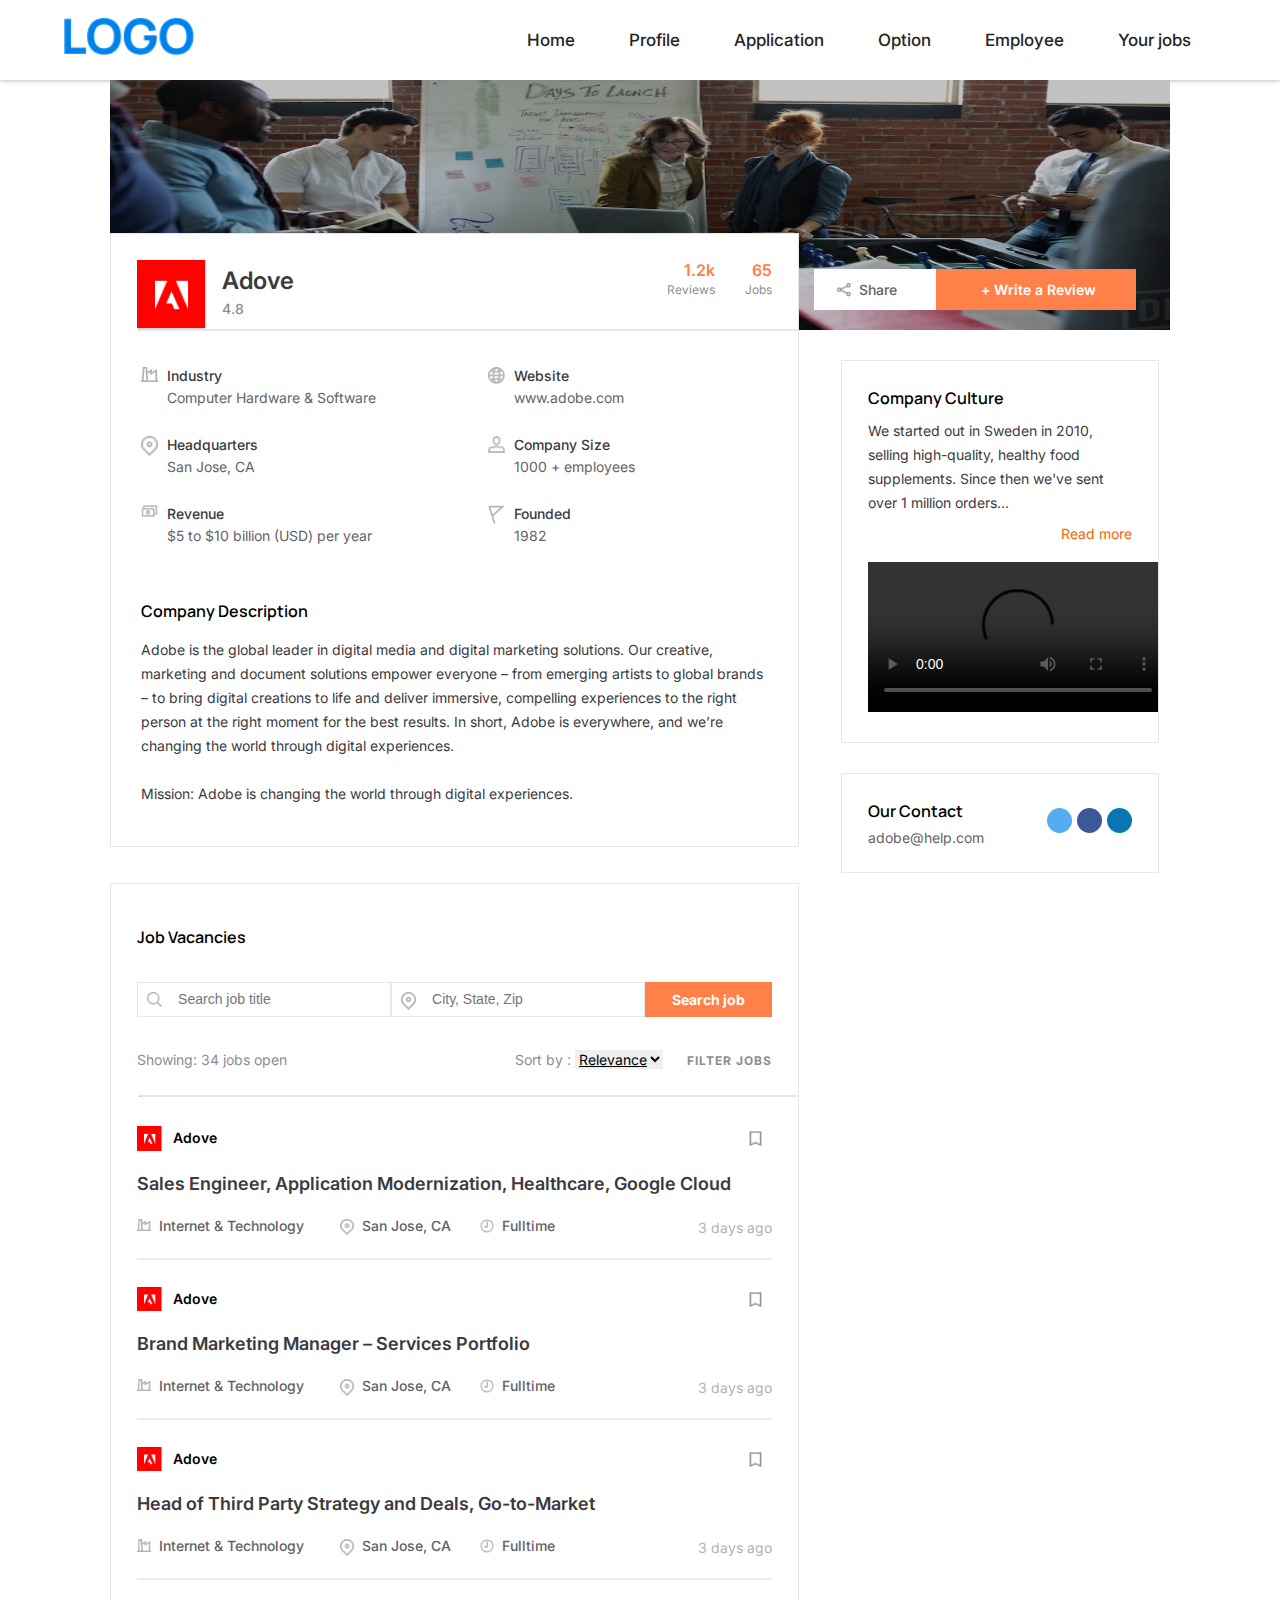
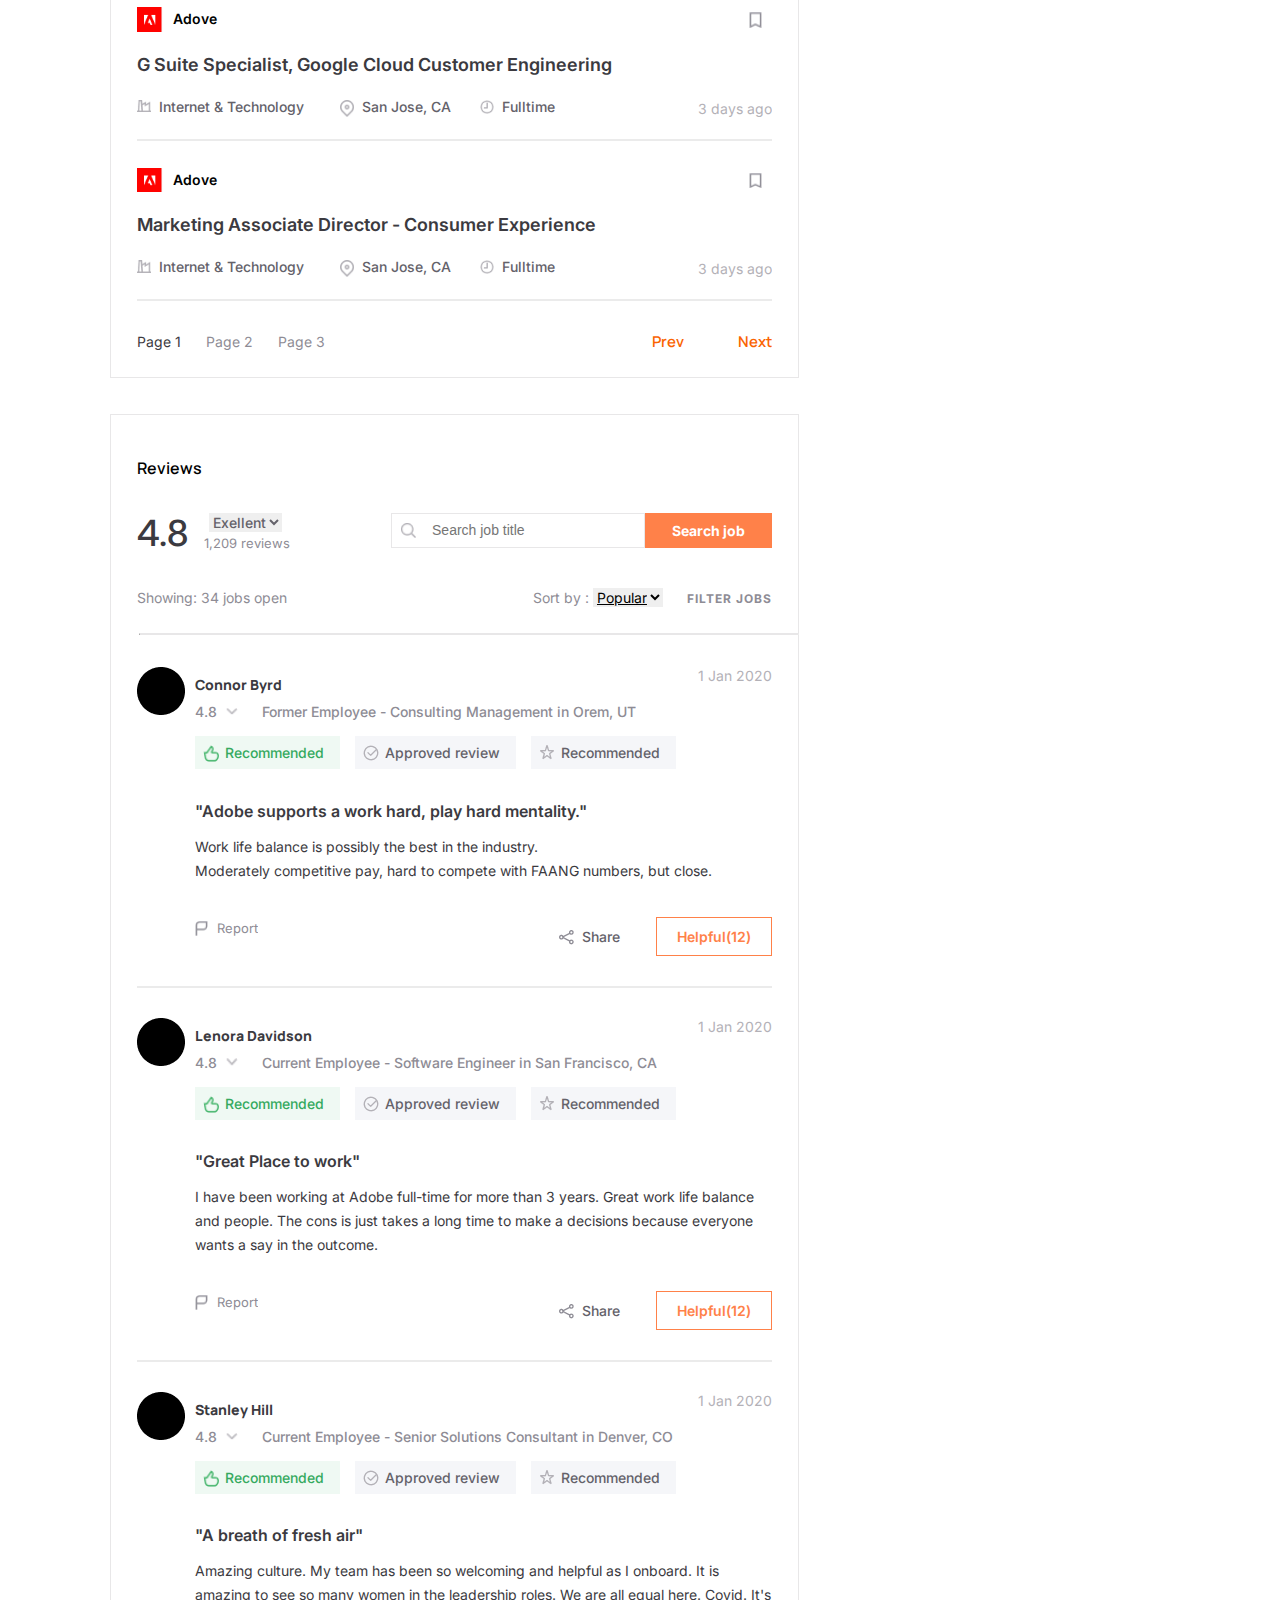
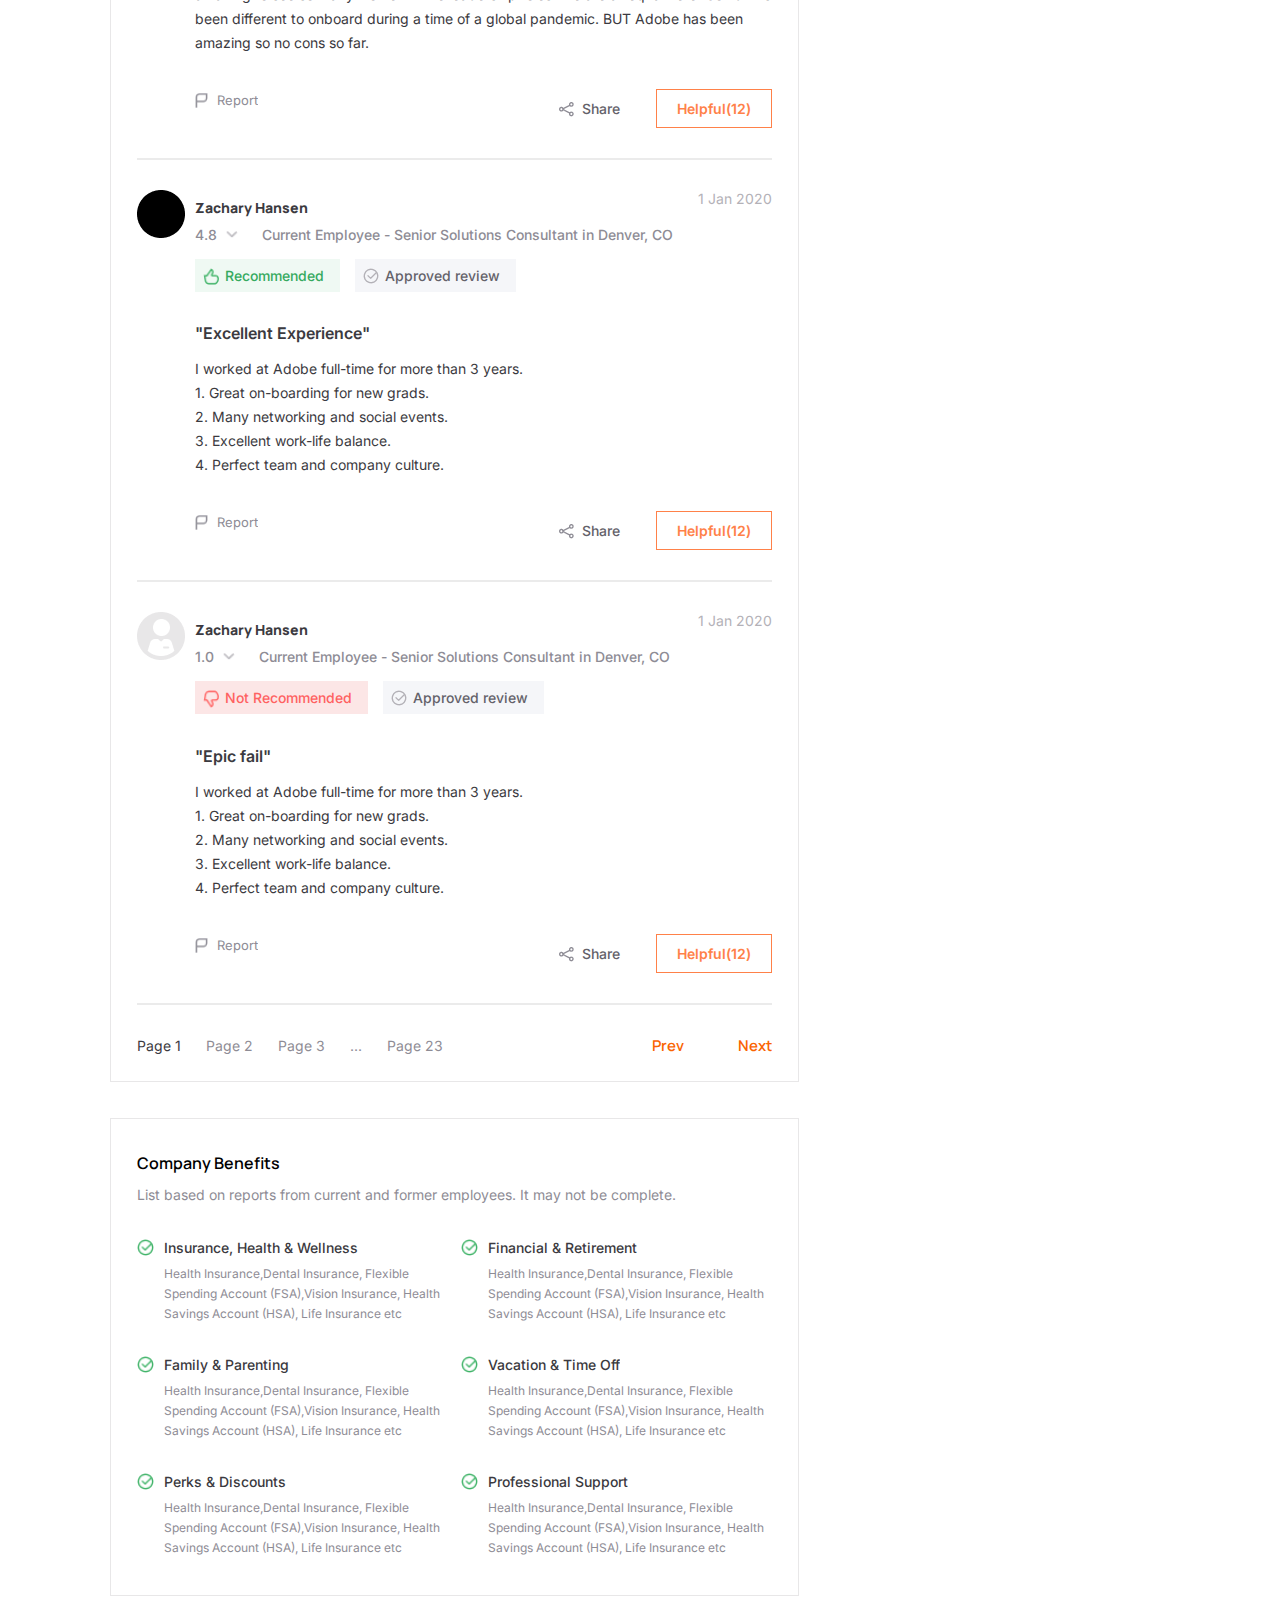
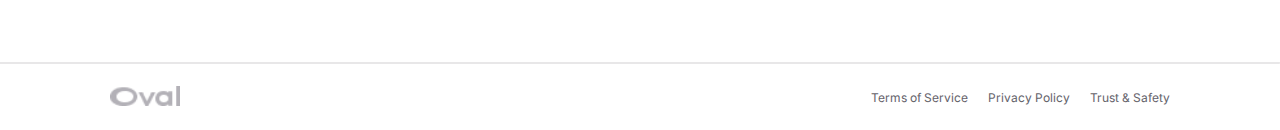
==== profile.html @ 26680470 "Add files via upload" ====
<!DOCTYPE html>
<html lang="en">
<head>
    <meta charset="UTF-8">
    <meta http-equiv="X-UA-Compatible" content="IE=edge">
    <meta name="viewport" content="width=device-width, initial-scale=1.0">
    <title>Document</title>
    <link rel="stylesheet" href="https://use.fontawesome.com/releases/v5.15.3/css/all.css" integrity="sha384-SZXxX4whJ79/gErwcOYf+zWLeJdY/qpuqC4cAa9rOGUstPomtqpuNWT9wdPEn2fk" crossorigin="anonymous">
    <link href="https://fonts.googleapis.com/css2?family=Inter:wght@100;200;300;400;500;600;700;800;900&display=swap" rel="stylesheet">
    <link href="https://fonts.googleapis.com/css2?family=Inter:wght@100;200;300;400;500;600;700;800;900&family=Manrope:wght@200;300;400;500;600;700;800&display=swap" rel="stylesheet">
    
    <!-- custom css -->
    <link rel="stylesheet" href="./css/profile.css">
    <!-- responsive css -->
    <link rel="stylesheet" href="./responsive css/profile-responsive.css">
</head>
<body>
    <div class="body-area-hidden">
        <!----------------- navbar-start ---------------->
        <div class="navbar-area">
            <div class="container">
                <div class="main-menu">
                    <div class="logo-area">
                        <a href="#"><img src="img/logo.png" alt="Logo"></a>
                    </div>
                    <div class="menu-area">
                        <ul>
                            <li><a href="./index.html">Home</a></li>
                            <li><a href="./profile.html">Profile</a></li>
                            <li><a href="./view-application.html">Application</a></li>
                            <li><a href="./result-job.html">Option</a></li>
                            <li><a href="./resul-employee.html">Employee</a></li>
                            <li><a href="./resul-employee.html">Your jobs</a></li>
                        </ul>
                    </div>
                </div>
            </div>
        </div>
        <!--------------------- navbar-end --------------------->


        <!------------- banner-section-start-here ----------->
        <div class="banner-section">
            <div class="container">
                <div class="inner-container">
                    <div class="banner-image">
                        <div class="shere-writing">
                            <a href="#"><img src="img/Shape (2).png" alt=""> Share</a>
                            <a href="#">+ Write a Review</a>
                        </div>
                    </div>
                </div>
            </div>
        </div>
        <!------------ banner-section-end-here ----------->

        <!------ company-profile-area-start-here ----------------------->
        <div class="company-profile-area">
            <div class="container">
                <div class="inner-container">
                    <div class="left-sidebar">
                        <div class="top-profile-area">
                            <div class="profile-title">
                                <div class="profile-t-logo">
                                    <img src="img/Employer Logo (4).png" alt="">
                                </div>
                                <div class="profile-t-name">
                                    <h3>Adove</h3>
                                    <span>4.8</span>
                                    <div class="star-icon">
                                        <i class="fas fa-star"></i>
                                        <i class="fas fa-star"></i>
                                        <i class="fas fa-star"></i>
                                        <i class="fas fa-star"></i>
                                        <i class="fas fa-star-half-alt"></i>
                                    </div>
                                </div>
                                <div class="profile-t-revew">
                                    <div class="revew">
                                        <span>1.2k</span>
                                        <p>Reviews</p>
                                    </div>
                                    <div class="jobs">
                                        <span>65</span>
                                        <p>Jobs</p>
                                    </div>
                                </div>
                            </div>
                            <hr>

                            <!------- company-profile-content-star ------>
                            <div class="company-profile-content">
                                <div class="company-info">
                                    <div class="c-info-left">
                                        <div class="c-single-info">
                                            <img src="img/Shape (7).png" alt="">
                                            <h5>Industry</h5>
                                            <br>
                                            <p>Computer Hardware & Software</p>
                                        </div>
                                        
                                        <div class="c-single-info">
                                            <img src="img/Shape.png" alt="">
                                            <h5>Headquarters</h5>
                                            <br>
                                            <p>San Jose, CA</p>
                                        </div>

                                        <div class="c-single-info">
                                            <img src="img/Shape (5).png" alt="">
                                            <h5>Revenue</h5>
                                            <br>
                                            <p>$5 to $10 billion (USD) per year</p>
                                        </div>
                                    </div>
                                    <div class="c-info-right">
                                        <div class="c-single-info">
                                            <img src="img/Shape (3).png" alt="">
                                            <h5>Website</h5>
                                            <br>
                                            <p>www.adobe.com</p>
                                        </div>
                                        
                                        <div class="c-single-info">
                                            <img src="img/Shape (4).png" alt="">
                                            <h5>Company Size</h5>
                                            <br>
                                            <p>1000 + employees</p>
                                        </div>

                                        <div class="c-single-info">
                                            <img src="img/Shape (6).png" alt="">
                                            <h5>Founded</h5>
                                            <br>
                                            <p>1982</p>
                                        </div>
                                    </div>
                                </div>
                                <div class="company-description">
                                    <h3>Company Description</h3>
                                    <p>Adobe is the global leader in digital media and digital marketing solutions. Our creative, marketing and document solutions empower everyone – from emerging artists to global brands – to bring digital creations to life and deliver immersive, compelling experiences to the right person at the right moment for the best results. In short, Adobe is everywhere, and we’re changing the world through digital experiences.
                                    <br>
                                    <br>
                                    Mission: Adobe is changing the world through digital experiences.</p>
                                </div>
                            </div>
                            <!------- company-profile-content-end ------>
                        </div>
                        
                        
                        <!---------- job-vacancies-area-start-here -------->
                        <div class="job-vacancies-area">
                            <div class="job-vacanci-title">
                                <h3>Job Vacancies</h3>
                                <div class="input-area">
                                    <div class="single-input">
                                        <img src="img/searce.png" alt="">
                                        <input type="text" placeholder="Search job title">
                                    </div>
                                    <div class="single-input">
                                        <img src="img/Shape.png" alt="">
                                        <input type="text" placeholder="City, State, Zip">
                                    </div>
                                    <div class="single-input-btn">
                                        <a href="#">Search job</a>
                                    </div>
                                </div>
                                <div class="job-vacanci-footer">
                                    <span>Showing: 34 jobs open</span>
                                    <div class="job-filter">
                                        <span>Sort by : </span>
                                        <select name="" id="">
                                            <option value="select">Relevance</option>
                                            <option value="">select</option>
                                        </select>
                                        <a href="#">FILTER JOBS</a>
                                    </div>
                                </div>
                            </div>
                            <hr>

                            <div class="job-post-area">
                                <div class="single-job-post">
                                    <div class="job-post-t-logo-name">
                                        <img src="img/Employer Logo.png" alt="">
                                        <h5>Adove</h5>
                                        <div class="bookmark">
                                            <img src="img/bookmark.png" alt="">
                                        </div>
                                    </div>
                                    <div class="job-post-title">
                                        <a href="#">Sales Engineer, Application Modernization, Healthcare, Google Cloud</a>
                                    </div>
                                    <div class="job-post-info">
                                        <div class="job-info-list">
                                            <div class="job-s-info-1 job-s-info">
                                                <img src="img/Shape (7).png" alt="">
                                                <p>Internet & Technology</p>
                                            </div>
                                            <div class="job-s-info-2 job-s-info">
                                                <img src="img/Shape.png" alt="">
                                                <p>San Jose, CA</p>
                                            </div>
                                            <div class="job-s-info-3 job-s-info">
                                                <img src="img/Shape (1).png" alt="">
                                                <p>Fulltime</p>
                                            </div>
                                        </div>
                                        <span>3 days ago</span>
                                    </div>
                                </div>
                                
                                <div class="single-job-post">
                                    <div class="job-post-t-logo-name">
                                        <img src="img/Employer Logo.png" alt="">
                                        <h5>Adove</h5>
                                        <div class="bookmark">
                                            <img src="img/bookmark.png" alt="">
                                        </div>
                                    </div>
                                    <div class="job-post-title">
                                        <a href="#">Brand Marketing Manager – Services Portfolio</a>
                                    </div>
                                    <div class="job-post-info">
                                        <div class="job-info-list">
                                            <div class="job-s-info-1 job-s-info">
                                                <img src="img/Shape (7).png" alt="">
                                                <p>Internet & Technology</p>
                                            </div>
                                            <div class="job-s-info-2 job-s-info">
                                                <img src="img/Shape.png" alt="">
                                                <p>San Jose, CA</p>
                                            </div>
                                            <div class="job-s-info-3 job-s-info">
                                                <img src="img/Shape (1).png" alt="">
                                                <p>Fulltime</p>
                                            </div>
                                        </div>
                                        <span>3 days ago</span>
                                    </div>
                                </div>

                                <div class="single-job-post">
                                    <div class="job-post-t-logo-name">
                                        <img src="img/Employer Logo.png" alt="">
                                        <h5>Adove</h5>
                                        <div class="bookmark">
                                            <img src="img/bookmark.png" alt="">
                                        </div>
                                    </div>
                                    <div class="job-post-title">
                                        <a href="#">Head of Third Party Strategy and Deals, Go-to-Market</a>
                                    </div>
                                    <div class="job-post-info">
                                        <div class="job-info-list">
                                            <div class="job-s-info-1 job-s-info">
                                                <img src="img/Shape (7).png" alt="">
                                                <p>Internet & Technology</p>
                                            </div>
                                            <div class="job-s-info-2 job-s-info">
                                                <img src="img/Shape.png" alt="">
                                                <p>San Jose, CA</p>
                                            </div>
                                            <div class="job-s-info-3 job-s-info">
                                                <img src="img/Shape (1).png" alt="">
                                                <p>Fulltime</p>
                                            </div>
                                        </div>
                                        <span>3 days ago</span>
                                    </div>
                                </div>

                                <div class="single-job-post">
                                    <div class="job-post-t-logo-name">
                                        <img src="img/Employer Logo.png" alt="">
                                        <h5>Adove</h5>
                                        <div class="bookmark">
                                            <img src="img/bookmark.png" alt="">
                                        </div>
                                    </div>
                                    <div class="job-post-title">
                                        <a href="#">G Suite Specialist, Google Cloud Customer Engineering</a>
                                    </div>
                                    <div class="job-post-info">
                                        <div class="job-info-list">
                                            <div class="job-s-info-1 job-s-info">
                                                <img src="img/Shape (7).png" alt="">
                                                <p>Internet & Technology</p>
                                            </div>
                                            <div class="job-s-info-2 job-s-info">
                                                <img src="img/Shape.png" alt="">
                                                <p>San Jose, CA</p>
                                            </div>
                                            <div class="job-s-info-3 job-s-info">
                                                <img src="img/Shape (1).png" alt="">
                                                <p>Fulltime</p>
                                            </div>
                                        </div>
                                        <span>3 days ago</span>
                                    </div>
                                </div>

                                <div class="single-job-post">
                                    <div class="job-post-t-logo-name">
                                        <img src="img/Employer Logo.png" alt="">
                                        <h5>Adove</h5>
                                        <div class="bookmark">
                                            <img src="img/bookmark.png" alt="">
                                        </div>
                                    </div>
                                    <div class="job-post-title">
                                        <a href="#">Marketing Associate Director - Consumer Experience</a>
                                    </div>
                                    <div class="job-post-info">
                                        <div class="job-info-list">
                                            <div class="job-s-info-1 job-s-info">
                                                <img src="img/Shape (7).png" alt="">
                                                <p>Internet & Technology</p>
                                            </div>
                                            <div class="job-s-info-2 job-s-info">
                                                <img src="img/Shape.png" alt="">
                                                <p>San Jose, CA</p>
                                            </div>
                                            <div class="job-s-info-3 job-s-info">
                                                <img src="img/Shape (1).png" alt="">
                                                <p>Fulltime</p>
                                            </div>
                                        </div>
                                        <span>3 days ago</span>
                                    </div>
                                </div>

                                <div class="job-page-list-area">
                                    <div class="job-page-list">
                                        <ul>
                                            <li><a class="active" href="#">Page 1</a></li>
                                            <li><a href="#">Page 2</a></li>
                                            <li><a href="#">Page 3</a></li>
                                        </ul>
                                    </div>
                                    <div class="job-page-next-prev">
                                        <a href="#">Prev</a>
                                        <a href="#">Next</a>
                                    </div>
                                </div>
                            </div>
                        </div>   
                        <!---------- job-vacancies-area-end-here -------->   
                        
                        <!---------- reviews-section-area-start-here ---------->

                        <div class="reviews-section-area">
                            <div class="job-vacanci-title">
                                <h3>Reviews</h3>
                                <div class="input-area">
                                    <div class="job-review-info">
                                        <div class="job-review-digit">
                                            <h2>4.8</h2>
                                        </div>
                                        <div class="job-review-perf">
                                            <i class="fas fa-star"></i>
                                            <select name="" id="">
                                                <option value="select">Exellent</option>
                                                <option value="">select</option>
                                            </select>
                                            <span>1,209 reviews</span>
                                        </div>
                                    </div>
                                    <div class="single-input">
                                        <img src="img/searce.png" alt="">
                                        <input type="text" placeholder="Search job title">
                                    </div>
                                    <div class="single-input-btn">
                                        <a href="#">Search job</a>
                                    </div>
                                </div>
                                <div class="job-vacanci-footer">
                                    <span>Showing: 34 jobs open</span>
                                    <div class="job-filter">
                                        <span>Sort by : </span>
                                        <select name="" id="">
                                            <option value="select">Popular</option>
                                            <option value="">select</option>
                                        </select>
                                        <a href="#">FILTER JOBS</a>
                                    </div>
                                </div>
                            </div>
                            <hr>

                            <!--------- reviews-person-area-start-here ------------>
                            
                            <div class="reviews-job-person-area">
                                <div class="per-reviews-job-post">
                                    <div class="post-owner-title">
                                        <div class="owner-logo">
                                            <img src="img/Rectangle (1).png" alt="">
                                        </div>
                                        <div class="post-owner-name-review">
                                            <div class="owner-name-p">
                                                <h3>Connor Byrd</h3>
                                                <span>1 Jan 2020</span>
                                            </div>
                                            <div class="owner-reviews">
                                                <span>4.8 </span>
                                                <div class="star-icon">
                                                    <i class="fas fa-star"></i>
                                                    <i class="fas fa-star"></i>
                                                    <i class="fas fa-star"></i>
                                                    <i class="fas fa-star"></i>
                                                    <i class="fas fa-star-half-alt"></i>
                                                    <i><img src="img/arro-down.png" alt=""></i>
                                                </div>
                                                <span>Former Employee - Consulting Management in Orem, UT</span>
                                            </div>

                                            <div class="owner-recommended-area">
                                                <ul>
                                                    <li><a href="#"><img src="img/like.png" alt=""> Recommended</a></li>
                                                    <li><a href="#"><img src="img/sign.png" alt=""> Approved review</a></li>
                                                    <li><a href="#"><img src="img/star.png" alt=""> Recommended</a></li>
                                                </ul>
                                            </div>
                                        </div>
                                        <div class="owner-post-title">
                                            <h2>"Adobe supports a work hard, play hard mentality."</h2>
                                            <p>Work life balance is possibly the best in the industry. <br>
                                            Moderately competitive pay, hard to compete with FAANG numbers, but close.</p>
                                        </div>
                                        <div class="owner-footer">
                                            <div class="owner-l">
                                                <img src="img/reprt.png" alt="">
                                                <span>Report</span>
                                            </div>
                                            <div class="owner-r">
                                                <a href="#"><img src="img/Shape (2).png" alt="">Share</a>
                                                <a href="#">Helpful(12)</a>
                                            </div>
                                        </div>
                                    </div>
                                </div>
                            </div>
                            
                            <div class="reviews-job-person-area">
                                <div class="per-reviews-job-post">
                                    <div class="post-owner-title">
                                        <div class="owner-logo">
                                            <img src="img/Rectangle (1).png" alt="">
                                        </div>
                                        <div class="post-owner-name-review">
                                            <div class="owner-name-p">
                                                <h3>Lenora Davidson</h3>
                                                <span>1 Jan 2020</span>
                                            </div>
                                            <div class="owner-reviews">
                                                <span>4.8 </span>
                                                <div class="star-icon">
                                                    <i class="fas fa-star"></i>
                                                    <i class="fas fa-star"></i>
                                                    <i class="fas fa-star"></i>
                                                    <i class="fas fa-star"></i>
                                                    <i class="fas fa-star-half-alt"></i>
                                                    <i><img src="img/arro-down.png" alt=""></i>
                                                </div>
                                                <span>Current Employee - Software Engineer in San Francisco, CA</span>
                                            </div>

                                            <div class="owner-recommended-area">
                                                <ul>
                                                    <li><a href="#"><img src="img/like.png" alt=""> Recommended</a></li>
                                                    <li><a href="#"><img src="img/sign.png" alt=""> Approved review</a></li>
                                                    <li><a href="#"><img src="img/star.png" alt=""> Recommended</a></li>
                                                </ul>
                                            </div>
                                        </div>
                                        <div class="owner-post-title">
                                            <h2>"Great Place to work"</h2>
                                            <p>I have been working at Adobe full-time for more than 3 years. Great work life balance and people. The cons is just takes a long time to make a decisions because everyone wants a say in the outcome.</p>
                                        </div>
                                        <div class="owner-footer">
                                            <div class="owner-l">
                                                <img src="img/reprt.png" alt="">
                                                <span>Report</span>
                                            </div>
                                            <div class="owner-r">
                                                <a href="#"><img src="img/Shape (2).png" alt="">Share</a>
                                                <a href="#">Helpful(12)</a>
                                            </div>
                                        </div>
                                    </div>
                                </div>
                            </div>
                            
                            <div class="reviews-job-person-area">
                                <div class="per-reviews-job-post">
                                    <div class="post-owner-title">
                                        <div class="owner-logo">
                                            <img src="img/Rectangle (1).png" alt="">
                                        </div>
                                        <div class="post-owner-name-review">
                                            <div class="owner-name-p">
                                                <h3>Stanley Hill</h3>
                                                <span>1 Jan 2020</span>
                                            </div>
                                            <div class="owner-reviews">
                                                <span>4.8 </span>
                                                <div class="star-icon">
                                                    <i class="fas fa-star"></i>
                                                    <i class="fas fa-star"></i>
                                                    <i class="fas fa-star"></i>
                                                    <i class="fas fa-star"></i>
                                                    <i class="fas fa-star-half-alt"></i>
                                                    <i><img src="img/arro-down.png" alt=""></i>
                                                </div>
                                                <span>Current Employee - Senior Solutions Consultant in Denver, CO</span>
                                            </div>

                                            <div class="owner-recommended-area">
                                                <ul>
                                                    <li><a href="#"><img src="img/like.png" alt=""> Recommended</a></li>
                                                    <li><a href="#"><img src="img/sign.png" alt=""> Approved review</a></li>
                                                    <li><a href="#"><img src="img/star.png" alt=""> Recommended</a></li>
                                                </ul>
                                            </div>
                                        </div>
                                        <div class="owner-post-title">
                                            <h2>"A breath of fresh air"</h2>
                                            <p>Amazing culture. My team has been so welcoming and helpful as I onboard. It is amazing to see so many women in the leadership roles. We are all equal here. Covid. It's been different to onboard during a time of a global pandemic. BUT Adobe has been amazing so no cons so far.</p>
                                        </div>
                                        <div class="owner-footer">
                                            <div class="owner-l">
                                                <img src="img/reprt.png" alt="">
                                                <span>Report</span>
                                            </div>
                                            <div class="owner-r">
                                                <a href="#"><img src="img/Shape (2).png" alt="">Share</a>
                                                <a href="#">Helpful(12)</a>
                                            </div>
                                        </div>
                                    </div>
                                </div>
                            </div>
                            
                            <div class="reviews-job-person-area">
                                <div class="per-reviews-job-post">
                                    <div class="post-owner-title">
                                        <div class="owner-logo">
                                            <img src="img/Rectangle (1).png" alt="">
                                        </div>
                                        <div class="post-owner-name-review">
                                            <div class="owner-name-p">
                                                <h3>Zachary Hansen</h3>
                                                <span>1 Jan 2020</span>
                                            </div>
                                            <div class="owner-reviews">
                                                <span>4.8 </span>
                                                <div class="star-icon">
                                                    <i class="fas fa-star"></i>
                                                    <i class="fas fa-star"></i>
                                                    <i class="fas fa-star"></i>
                                                    <i class="fas fa-star"></i>
                                                    <i class="fas fa-star-half-alt"></i>
                                                    <i><img src="img/arro-down.png" alt=""></i>
                                                </div>
                                                <span>Current Employee - Senior Solutions Consultant in Denver, CO</span>
                                            </div>

                                            <div class="owner-recommended-area">
                                                <ul>
                                                    <li><a href="#"><img src="img/like.png" alt=""> Recommended</a></li>
                                                    <li><a href="#"><img src="img/sign.png" alt=""> Approved review</a></li>
                                                </ul>
                                            </div>
                                        </div>
                                        <div class="owner-post-title">
                                            <h2>"Excellent Experience"</h2>
                                            <p>I worked at Adobe full-time for more than 3 years. <br>
                                                1. Great on-boarding for new grads. <br>
                                                2. Many networking and social events. <br>
                                                3. Excellent work-life balance. <br>
                                                4. Perfect team and company culture.</p>
                                        </div>
                                        <div class="owner-footer">
                                            <div class="owner-l">
                                                <img src="img/reprt.png" alt="">
                                                <span>Report</span>
                                            </div>
                                            <div class="owner-r">
                                                <a href="#"><img src="img/Shape (2).png" alt="">Share</a>
                                                <a href="#">Helpful(12)</a>
                                            </div>
                                        </div>
                                    </div>
                                </div>
                            </div>
                            
                            <div class="reviews-job-person-area">
                                <div class="per-reviews-job-post">
                                    <div class="post-owner-title">
                                        <div class="owner-logo">
                                            <img src="img/Picture Profile.png" alt="">
                                        </div>
                                        <div class="post-owner-name-review">
                                            <div class="owner-name-p">
                                                <h3>Zachary Hansen</h3>
                                                <span>1 Jan 2020</span>
                                            </div>
                                            <div class="owner-reviews">
                                                <span>1.0 </span>
                                                <div class="star-icon">
                                                    <i class="fas fa-star"></i>
                                                    <i class="fas fa-star clr-none"></i>
                                                    <i class="fas fa-star clr-none"></i>
                                                    <i class="fas fa-star clr-none"></i>
                                                    <i class="fas fa-star clr-none"></i>
                                                    <i><img src="img/arro-down.png" alt=""></i>
                                                </div>
                                                <span>Current Employee - Senior Solutions Consultant in Denver, CO</span>
                                            </div>

                                            <div class="owner-recommended-area">
                                                <ul>
                                                    <li><a href="#" class="not-recommend-bg"><img src="img/not-re.png" alt=""> Not Recommended</a></li>
                                                    <li><a href="#"><img src="img/sign.png" alt=""> Approved review</a></li>
                                                </ul>
                                            </div>
                                        </div>
                                        <div class="owner-post-title">
                                            <h2>"Epic fail"</h2>
                                            <p>I worked at Adobe full-time for more than 3 years. <br>
                                                1. Great on-boarding for new grads. <br>
                                                2. Many networking and social events. <br>
                                                3. Excellent work-life balance. <br>
                                                4. Perfect team and company culture.</p>
                                        </div>
                                        <div class="owner-footer">
                                            <div class="owner-l">
                                                <img src="img/reprt.png" alt="">
                                                <span>Report</span>
                                            </div>
                                            <div class="owner-r">
                                                <a href="#"><img src="img/Shape (2).png" alt="">Share</a>
                                                <a href="#">Helpful(12)</a>
                                            </div>
                                        </div>
                                    </div>
                                </div>
                            </div>

                            <div class="job-page-list-area">
                                <div class="job-page-list">
                                    <ul>
                                        <li><a class="active" href="#">Page 1</a></li>
                                        <li><a href="#">Page 2</a></li>
                                        <li><a href="#">Page 3</a></li>
                                        <li><a href="#">...</a></li>
                                        <li><a href="#">Page 23</a></li>
                                    </ul>
                                </div>
                                <div class="job-page-next-prev">
                                    <a href="#">Prev</a>
                                    <a href="#">Next</a>
                                </div>
                            </div>
                            <!------ reviews-person-area-end-here ------>
                        </div>


                        <!------------ company-benefits-section-start-here -------->
                        <div class="company-benefits-section">
                            <div class="company-benefits-title">
                                <h2>Company Benefits</h2>
                                <p>List based on reports from current and former employees. It may not be complete.</p>
                            </div>
                            <div class="company-benefits-area">
                                <div class="benefits-left">
                                    <div class="single-benefits-list">
                                        <div class="s-b-l-title">
                                            <img src="img/Combined Shape.png" alt="">
                                            <h3>Insurance, Health & Wellness</h3>
                                        </div>
                                        <p>Health Insurance,Dental Insurance, Flexible Spending Account (FSA),Vision Insurance, Health Savings Account (HSA), Life Insurance etc</p>
                                    </div>
                                    <div class="single-benefits-list">
                                        <div class="s-b-l-title">
                                            <img src="img/Combined Shape.png" alt="">
                                            <h3>Family & Parenting</h3>
                                        </div>
                                        <p>Health Insurance,Dental Insurance, Flexible Spending Account (FSA),Vision Insurance, Health Savings Account (HSA), Life Insurance etc</p>
                                    </div>
                                    <div class="single-benefits-list">
                                        <div class="s-b-l-title">
                                            <img src="img/Combined Shape.png" alt="">
                                            <h3>Perks & Discounts</h3>
                                        </div>
                                        <p>Health Insurance,Dental Insurance, Flexible Spending Account (FSA),Vision Insurance, Health Savings Account (HSA), Life Insurance etc</p>
                                    </div>
                                </div>

                                <div class="benefits-right">
                                    <div class="single-benefits-list">
                                        <div class="s-b-l-title">
                                            <img src="img/Combined Shape.png" alt="">
                                            <h3>Financial & Retirement</h3>
                                        </div>
                                        <p>Health Insurance,Dental Insurance, Flexible Spending Account (FSA),Vision Insurance, Health Savings Account (HSA), Life Insurance etc</p>
                                    </div>
                                    <div class="single-benefits-list">
                                        <div class="s-b-l-title">
                                            <img src="img/Combined Shape.png" alt="">
                                            <h3>Vacation & Time Off</h3>
                                        </div>
                                        <p>Health Insurance,Dental Insurance, Flexible Spending Account (FSA),Vision Insurance, Health Savings Account (HSA), Life Insurance etc</p>
                                    </div>
                                    <div class="single-benefits-list">
                                        <div class="s-b-l-title">
                                            <img src="img/Combined Shape.png" alt="">
                                            <h3>Professional Support</h3>
                                        </div>
                                        <p>Health Insurance,Dental Insurance, Flexible Spending Account (FSA),Vision Insurance, Health Savings Account (HSA), Life Insurance etc</p>
                                    </div>
                                </div>
                            </div>
                        </div>
                    </div>
                    <!----------------- left-sideber-end-here ----------->

                    <!------ right-sidebar-start-here----- -->
                    <div class="right-sidebar">
                        <div class="company-culture-section">
                            <div class="company-culture-info">
                                <h3>Company Culture</h3>
                                <p>We started out in Sweden in 2010, selling high-quality, healthy food supplements. Since then we've sent over 1 million orders…</p>
                                <a href="#">Read more</a>
                            </div>
                            <div class="company-culture-video">
                                <video src="https://www.youtube.com/watch?v=od6yFs_KUSU" controls></video>
                            </div>
                        </div>

                        <div class="company-social-link-area">
                            <div class="company-link-info">
                                <h3>Our Contact</h3>
                                <p>adobe@help.com</p>
                            </div>
                            <div class="company-social-link">
                                <ul>
                                    <li><a href="#"><i class="fab fa-twitter"></i></a></li>
                                    <li><a href="#"><i class="fab fa-facebook-f"></i></a></li>
                                    <li><a href="#"><i class="fab fa-linkedin-in"></i></a></li>
                                </ul>
                            </div>
                        </div>
                    </div>
                </div>
            </div>
        </div> 
    </div>
    <!------------------- footer-section ------------->
    <div class="footer-hr">
        <hr>
    </div>
    <div class="footer-area">
        <div class="container">
            <div class="inner-container">
                <div class="footer-logo">
                    <a href="#"><img src="img/Oval (1).png" alt=""></a>
                </div>
                <div class="footer-menu">
                    <ul>
                        <li><a href="#">Terms of Service</a></li>
                        <li><a href="#">Privacy Policy</a></li>
                        <li><a href="#">Trust & Safety</a></li>
                    </ul>
                </div>
            </div>
        </div>
    </div>
</body>
</html>
---- css/profile.css ----
body{
    margin: 0; 
    padding: 0; 
    font-family: 'Inter', sans-serif;
    /* font-family: 'Manrope', sans-serif; */
}
.body-area-hidden{
    overflow: hidden;
}

.container{
    width: 90%; 
    margin: auto; 
}

.inner-container{
    width: 92%;
    margin: auto;
}

/* ------------ navbar-start-here ------------ */
.navbar-area{box-shadow: 0px 1px 4px rgba(0, 0, 0, 0.25);
    overflow: hidden;
}
.logo-area{
    width: 35%; 
    float: left;
    overflow: hidden;
}
.menu-area{
    width: 65%;
    float: left;
    overflow: hidden;
}


.logo-area img {
    width: 130px;
    padding: 18px 0;
}

.menu-area{

}
.menu-area ul{
    list-style: none;
    padding: 0; 
    margin: 0; 
    text-align: center;
    float: right;
}
.menu-area ul li{
    display: inline-block;
}
.menu-area ul li a{
    font-size: 17px; 
    text-decoration: none;
    color: #242424; 
    font-weight: 500;
    display: inline-block;
    padding: 10px 20px;
    margin: 20px 5px;
    transition: .2s;
}
.menu-area ul li a:hover{
    color: #0082EC;
}

.register-area{

}
.register-area ul{
    list-style: none;
    padding: 0;
    margin: 0;
    text-align: right;
}
.register-area ul li{
    display: inline-block;
}
.register-area ul li a{
    font-size: 17px; 
    color: #242424; 
    text-decoration: none;
    font-weight: 600;
    display: inline-block;
    padding: 10px 22px;
    margin: 20px 0;
    border: 2px solid #0082EC;
    transition: .2s;
}
.register-area ul li a:hover{
    color: #0082EC;
    border: 2px solid #0069be ;

}
.register-area ul li:last-child a{
    background: #0082EC;
    color: #fff;
    margin-left: 20px;
    padding: 10px 26px;
    border: 2px solid #0082EC;
    transition: .2s;

}
.register-area ul li:last-child a:hover{
    background: #0069be;
    border: 2px solid #0069be ;
}

/* ------------- responsive for only navbar ------------- */
@media only screen and (max-width: 768px){
    .logo-area img {
        width: 90px;
        padding: 12px 0;
        margin-top: 8px;
    }
    .menu-area ul li a {
        font-size: 15px;
        padding: 2px 8px;
    }
}

@media only screen and (max-width: 376px){
    .menu-area ul li a {
        font-size: 13px;
        padding: 2px 2px;
    }
    .logo-area img {
        width: 71px;
        padding: 11px 0;
        margin-top: 8px;
    }
    .logo-area {
        width: 29% !important;
    }
    .menu-area {
        width: 71% !important;
    }
}
  
/* ------------ navbar-end-here ------------ */


/*--------- banner-section-start-here --------- */
.banner-section{
    overflow: hidden;
}

.banner-image{
    background-image: url('../img/slider1.png');
    background-repeat: no-repeat;
    background-size: 100% 100%;
    padding: 125px;
    position: relative;
}

.shere-writing{
    position: absolute;
    right: 34px; 
    bottom: 20px;

}
.shere-writing a{
    font-weight: 500;
    font-size: 14px;
    line-height: 17px;
    color: #64626A;
    background: #fff;
    display: inline-block;
    padding: 12px 40px;
    text-decoration: none;
    padding-left: 45px !important;
    position: relative;
}
.shere-writing a:hover{
    background: rgb(255, 236, 236);
}
.shere-writing a img{
    width: 14px; 
    position: absolute;
    left: 23px;
    top: 14px;
}
.shere-writing a:nth-child(2){
    margin-left: -5px;
    background: #FF8149;
    color: #fff; 
    font-weight: 600;
}
.shere-writing a:nth-child(2):hover{
    background: #fa5a15;
}


/*-------- company-profile-area-start-here ------ */
.company-profile-area{
    
}
.left-sidebar{
    width: 65%; 
    float: left;
    overflow: hidden;
    position: relative;
    margin-top: -97px;
    background: #fff;
}
hr{
    position: absolute;
    width: 95.5%;
    right: 0;
    margin-top: -4px;
    border-top: 2px solid #E8E7E8;
    border-bottom: 0;
}

.right-sidebar{
    width: 30%; 
    float: left;
    overflow: hidden;
    margin-left: 4%;
}
/*---------- top-profile-area --------- */
.top-profile-area{
    border: 1px solid #E8E7E8;
    padding: 26px;
    overflow: hidden;
}

.profile-title{
    overflow: hidden;
}
.profile-t-logo{
    float: left;
    overflow: hidden;
}
.profile-t-logo img{
    width: 70px;
}

.profile-t-name{
    margin-left: 15px;
    float: left;
    overflow: hidden;
}
.profile-t-name h3{
    font-weight: 600;
    font-size: 24px;
    line-height: 29px;
    color: #3B3A40;
    margin: 0;
    margin-top: 6px;
}
.profile-t-name span{
    font-weight: 500;
    font-size: 14px;
    color: #8E8C95;
    float: left;
    overflow: hidden;
    margin-top: 5px
}
.profile-t-name .star-icon{
    float: left;
    overflow: hidden;
    margin-top: 2px;
    margin-left: 5px;

}
.profile-t-name .star-icon i{
    font-size: 10.5px; 
    color: #FFB353;

}


.profile-t-revew{
    float: right;
    overflow: hidden;
    display: flex;
    text-align: right;
}

.profile-t-revew .revew span,
.profile-t-revew .jobs span{
    margin: 0;
    Weight: 600;
    Size: 14px;
    color: #FF8149; 
    font-weight: 600;
}
.profile-t-revew .revew{
    margin-right: 30px
}
.profile-t-revew .revew p,
.profile-t-revew .jobs p{
    margin: 0;
    font-size: 12px; 
    font-weight: 400;
    color: #8E8C95; 
    line-height: 20px;
}

/*------ company-profile-content-star ----*/

.company-profile-content{
    padding-left: 4px;
}

.company-info{
    padding-top: 34px;
    padding-bottom: 10px;
    overflow: hidden;
}
.c-info-left{
    width: 55%;
    float: left;
    overflow: hidden;
}
.c-info-right{
    width: 45%; 
    float: left;
    overflow: hidden;
}

.c-single-info{
    overflow: hidden;
    padding-bottom: 28px;
}
.c-single-info img{
    width: 17px;
    float: left;
    overflow: hidden;
    margin-right: 9px;
}
.c-single-info h5{
    float: left;
    overflow: hidden;
    margin: 0; 
    font-weight: 500;
    font-size: 14px;
    line-height: 17px;
    color: #3B3A40;
    display: block;
}
.c-single-info p{
    font-weight: normal;
    font-size: 14px;
    line-height: 17px;
    color: #64626A;
    overflow: hidden;
    margin: 2px;
    padding-left: 24px;
}


.company-description{
    
}
.company-description h3{
    font-weight: 600;
    font-size: 16px;
    line-height: 22px;
    color: #000;
    font-family: 'Manrope', sans-serif;
}
.company-description p{
    font-weight: normal;
    font-size: 14px;
    line-height: 24px;
    color: #3B3A40;
}


/* ----- job-vacancies-area-start-here ----- */
.job-vacancies-area{
    border: 1px solid #E8E7E8;
    padding: 26px;
    overflow: hidden;
    margin-top: 36px;
}

.job-vacanci-title{
    overflow: hidden;
    padding-bottom: 16px;
}
.job-vacanci-title h3{
    font-weight: 600;
    font-size: 16px;
    line-height: 22px;
    color: #000000;
    font-family: 'Manrope', sans-serif;
}
.input-area{
    padding: 18px 0;
    overflow: hidden;
}
.single-input{
    width: 40%; 
    float: left;
    overflow: hidden;
    position: relative;
}
.single-input-btn{
    width: 20%; 
    overflow: hidden;
}
.single-input input{
    border: 1px solid #E8E7E8;
    padding: 8px 20px;
    padding-left: 40px ;
    font-size: 14px;
    line-height: 17px;
    width: 100%;
    box-sizing: border-box;
}
.single-input input:focus-visible{
    outline: none;
}

.single-input img{
    width: 15px;
    position: absolute;
    top: 10px;
    left: 10px;
}
.single-input-btn a{
    display: block;
    text-decoration: none;
    font-weight: bold;
    font-size: 14px;
    line-height: 17px;
    text-align: center;
    color: #FFFFFF;
    background: #FF8149;
    padding: 8px 20px;
    border: 1px solid #FF8149;
}
.single-input-btn a:hover{
    border: 1px solid #f35f1f;
    background: #f35f1f;
}


.job-vacanci-footer{
    overflow: hidden;
    padding: 14px 0;
}
.job-vacanci-footer span{
    font-weight: normal;
    font-size: 14px;
    line-height: 17px;
    color: #8E8C95;
}

.job-filter{
    float: right;
}
.job-filter select{
    border: none;
    text-decoration: underline;
    font-size: 14px;
    font-family: 'Inter', sans-serif;
}
.job-filter a{
    font-weight: 700;
    font-size: 12px;
    line-height: 16px;
    letter-spacing: 1px;
    text-transform: uppercase;
    color: #8E8C95;
    text-decoration: none;
    padding-left: 20px;
}



/*-------- job-post-area -------- */
.job-post-area{
    overflow: hidden;
}
.single-job-post{
    border-bottom: 2px solid #ebebeb;
    padding-bottom: 10px;
    padding-top: 5px
}

.job-post-t-logo-name{
    overflow: hidden;
    padding-top: 22px; 
    padding-bottom: 10px;
}
.job-post-t-logo-name img{
    width: 26px;
    float: left;
    overflow: hidden;
    margin-right: 10px;
}
.job-post-t-logo-name h5{
    margin: 3px;
    font-weight: 600;
    font-size: 14px;
    color: #000000;
}

.bookmark{
    float: right;
}
.bookmark img{
    width: 13px;
    margin-top: -18px;
}

.job-post-title{
    overflow: hidden;
}
.job-post-title a{
    font-weight: 600;
    font-size: 18px;
    line-height: 22px;
    color: #3B3A40;
    text-decoration: none;
    padding: 12px 0;
    display: inline-block;
}
.job-post-title a:hover{
    color: #000;
}

.job-post-info{
    overflow: hidden;
    padding: 12px 0;
}
.job-info-list{

}
.job-s-info-1{
    width: 32%;
    float: left;
    overflow: hidden;
}
.job-s-info-2,
.job-s-info-3{
    width: 22%;
    float: left;
    overflow: hidden;
}
.job-s-info{
    float: left; 
    overflow: hidden; 
}
.job-s-info img{
    width: 14px; 
    float: left;
    overflow: hidden;
    margin-right: 8px;
}
.job-s-info p{
    margin: 0;
    font-style: normal;
    font-weight: 500;
    font-size: 14px;
    color: #64626A;
    margin-top: -2px;
}

.job-post-info span{
    font-weight: normal;
    font-size: 14px;
    line-height: 17px;
    text-align: right;
    color: #B3B1B7;
    float: right;
    width: 24%;
    overflow: hidden;
}

.job-page-list-area{
    overflow: hidden;
    padding-top: 30px;
}
.job-page-list ul{
    list-style: none;
    padding: 0; 
    margin: 0; 
}
.job-page-list ul li{
    float: left;
    margin-right: 25px;
}
.job-page-list ul li a{
    font-style: normal;
    font-weight: normal;
    font-size: 14px;
    line-height: 17px;
    color: #8E8C95;
    text-decoration: none;
}
.job-page-list ul li a:hover,
.job-page-list ul li .active {
    color: #3B3A40;
}
.job-page-next-prev{
    float: right;
}
.job-page-next-prev a{
    text-decoration: none;
    font-weight: 600;
    font-size: 15px;
    line-height: 19px;
    color: #FA6402;font-family: 'Manrope', sans-serif;
    margin-left: 50px;
}
/*--------- job-vacancies-area-end-here --------- */


/* ----------- reviews-section-area-start-here------ */

.reviews-section-area{
    border: 1px solid #E8E7E8;
    padding: 26px;
    overflow: hidden;
    margin-top: 36px;
}

.job-review-info{
    width: 40%;
    float: left;
    box-sizing: border-box;
}

.job-review-digit{
    float: left;
    overflow: hidden;
    padding-right: 16px;
}
.job-review-digit h2{
    font-weight: 500;
    font-size: 36px;
    line-height: 44px;
    color: #3B3A40;
    margin: 0;
    margin-top: -2px
}
.job-review-perf{
    float: left;
    overflow: hidden;
    text-align: right;
}
.job-review-perf i{
    font-size: 10px;
    float: left;
    overflow: hidden;
    margin-top: 4px;
    margin-left: 5px;
}
.job-review-perf select{
    border: none;
    font-size: 14px;
    font-family: 'Inter', sans-serif;
    font-weight: 500;
    color: #64626A;
    display: block;
}
.job-review-perf span{
    font-weight: normal;
    font-size: 13px;
    text-align: right;
    color: #8E8C95;
}


/* ------- reviews-person-area-start-here -------*/
.reviews-job-person-area{
    
}
.per-reviews-job-post{
    border-bottom: 2px solid #ebebeb;
    overflow: hidden;
    padding: 30px 0;

}
.post-owner-title{
    overflow: hidden;
}

.owner-logo{
    float: left;
    overflow: hidden;
    margin-right: 10px;
}
.owner-logo img{
    width: 48px;
}

.post-owner-name-review{
    overflow: hidden;
}

.owner-name-p{
    overflow: hidden;
}
.owner-name-p h3{
    font-weight: 800;
    font-size: 14px;
    line-height: 19px;
    color: #3B3A40;
    margin: 5px 0;
    margin-top: 8px;
    font-family: 'Manrope', sans-serif;
    float: left;
    overflow: hidden;
}
.owner-name-p span{
    float: right;
    font-weight: normal;
    font-size: 14px;
    line-height: 17px;
    text-align: right;
    color: #B3B1B7;
}

.owner-reviews span{
    font-weight: 500;
    font-size: 14px;
    line-height: 17px;
    color: #8E8C95;
    float: left;
    overflow: hidden;
    margin-right: 5px;
    margin-top: 4px;
}
.owner-reviews{
    overflow: hidden;
}
.owner-reviews .star-icon{
    float: left;
    overflow: hidden;
}
.owner-reviews .star-icon i{
    font-size: 11px; 
    color: #FFB353;
}
.clr-none{
    color: #D1D0D6 !important;
}
.owner-reviews .star-icon i img{
    width: 12px;
    margin-right: 24px;
    margin-left: 4px;
}

.owner-recommended-area{
    padding-top: 16px;
    padding-bottom: 10px;
}
.owner-recommended-area ul{
    list-style: none;
    padding: 0; 
    margin: 0; 
}
.owner-recommended-area ul li{
    float: left;
    overflow: hidden;
    margin-right: 15px;
}
.owner-recommended-area ul li a{
    font-weight: 500;
    font-size: 14px;
    line-height: 17px;
    color: #64626A;
    display: inline-block;
    text-decoration: none;
    position: relative;background: #F5F6F9;
    padding: 8px 16px;
    padding-left: 30px;
}
.owner-recommended-area ul li:first-child a{
    background: #EFF9F3;
    color: #36aa5f;
}
.not-recommend-bg{
    color:#FF6161 !important;
    background: #fce6e6 !important;
}
.owner-recommended-area ul li a img{
    width: 16px;
    position: absolute;
    left: 8px; 
    top: 9px; 
}


.owner-post-title{
    overflow: hidden;
    padding-left: 58px;
    padding-top: 18px; 
    padding-bottom: 20px;
}
.owner-post-title h2{
    font-size: 16px; 
    font-weight: 600;
    color: #3B3A40;
}

.owner-post-title p{
    font-size: 14px; 
    font-weight: 400;
    color: #3B3A40;
    line-height: 24px;
}

.owner-footer{
    padding-left: 58px;
    overflow: hidden;
}

.owner-l{
    float: left;
    overflow: hidden;
}
.owner-l img{
    width: 13px; 
    margin-right: 5px; 
    margin-bottom: -3px;
}
.owner-l span{
    font-weight: normal;
    font-size: 13px;
    color: #8E8C95;
    
}
.owner-r{
    float: right;
    overflow: hidden;
}
.owner-r a{
    font-weight: 500;
    font-size: 14px;
    display: inline-block;
    color: #64626A;
    text-decoration: none;
    
    padding: 10px 20px;
    margin-left: 12px;
}
.owner-r a img{
    width: 15px;
    margin-bottom: -3px;
    margin-right: 8px;
}
.owner-r a:nth-child(2){
    border: 1px solid #FF8149;
    color: #FF8149; 
    font-weight: 600;
}


/*------------ ompany-benefits-section-start-here ----------- */

.company-benefits-section{
    border: 1px solid #E8E7E8;
    padding: 26px;
    overflow: hidden;
    margin-top: 36px;
    padding-bottom: 0;
    margin-bottom: 70px;
}

.company-benefits-title{
    overflow: hidden;
}
.company-benefits-title h2{
    font-weight: 600;
    font-size: 16px;
    line-height: 22px;
    color: #000000;
    font-family: 'Manrope', sans-serif; 
    margin: 0;
    line-height: 36px;
}

.company-benefits-title p{
    font-weight: normal;
    font-size: 14px;
    line-height: 24px;
    color: #8E8C95;
    margin: 2px 0;
}


.company-benefits-area{
    overflow: hidden;
    padding: 30px 0;
    padding-bottom: 5px;
}
.benefits-left{
    width: 49%;
    float: left;
    overflow: hidden ;
    margin-right: 2%;
}
.benefits-right{
    width: 49%; 
    float: left;
    overflow: hidden;
}
.single-benefits-list{
    overflow: hidden;
    margin-bottom: 20px;
}
.single-benefits-list img{
    width: 17px; 
    float: left;
    overflow: hidden;
    margin-right: 10px; 
}
.s-b-l-title{
    overflow: hidden;
}
.single-benefits-list h3{
    float: left;
    overflow: hidden;
    margin: 0; 
    font-weight: 500;
    font-size: 14px;
    line-height: 17px;
    color: #3B3A40;
}
.single-benefits-list P{
    font-weight: normal;
    font-size: 12px;
    line-height: 20px;
    color: #8E8C95;
    margin-top: -5px;
    overflow: hidden;
    padding-left: 27px;
    margin-top: 8px;
}


/*------- footer-section-------- */

.footer-area{
    overflow: hidden;
    padding: 20px 0;
}
.footer-logo{
    width: 35%;
    float: left;
    overflow: hidden;
}
.footer-logo a img{
    width: 70px
}

.footer-menu{
    width: 65%; 
    float: left;
    overflow: hidden; 
}

.footer-menu ul{
    list-style: none;
    padding: 0; 
    margin: 0; 
    float: right;
}
.footer-menu ul li{
    float: left;
    overflow: hidden; 
    margin-left: 20px;
}
.footer-menu ul li a{
    font-weight: normal;
    font-size: 12px;
    line-height: 15px;
    color: #64626A;
    text-decoration: none;
}
.footer-menu ul li a:hover{
    color: #000;
}

.footer-hr hr{
    width: 100%; 
}




/*------------- right-sidebar-star-here------------- */

.company-culture-section{
    overflow: hidden;
    border: 1px solid #E8E7E8;
    padding: 26px;
    margin-top: 30px;
}

.company-culture-info h3{
    font-weight: 600;
    font-size: 16px;
    line-height: 22px;
    color: #000000;
    font-family: 'Manrope', sans-serif;
    margin: 0;
}

.company-culture-info p{
    font-weight: normal;
    font-size: 14px;
    line-height: 24px;
    color: #3B3A40;
    margin: 10px 0;
}
.company-culture-info a{
    text-decoration: none;
    font-weight: normal;
    font-size: 14px;
    line-height: 17px;
    color: #FA6402;
    float: right;
    display: inline-block;
}
.company-culture-info a:hover{
    text-decoration: underline;
}


.company-culture-video video{
    margin-top: 20px;
}


.company-social-link-area{
    overflow: hidden;
    border: 1px solid #E8E7E8;
    padding: 26px;
    margin-top: 30px;
}

.company-link-info{
    width: 50%; 
    float: left; 
    overflow: hidden;
}
.company-social-link{
    width: 50%; 
    overflow: hidden;
    float: left;
}
.company-link-info h3{
    font-style: normal;
    font-weight: 600;
    font-size: 16px;
    line-height: 22px;
    color: #000000;
    font-family: 'Manrope', sans-serif;
    margin: 0;
}
.company-link-info p{
    font-weight: normal;
    font-size: 14px;
    line-height: 17px;
    color: #64626A;
    margin: 0;
    padding-top: 7px; 
}

.company-social-link ul{
    list-style: none;
    padding: 0; 
    margin: 0; 
    float: right;
    margin-top: 8px;
}
.company-social-link ul li{
    float: left;
    margin-left: 5px; 
}
.company-social-link ul li a{
    font-size: 11px; 
    height: 11px; 
    width: 11px;
    line-height: 12px;
    text-align: center;
    color: #fff; 
    display: inline-block;
    background: #55ACEE;
    padding: 7px;
    border-radius: 50%;
}
.company-social-link ul li:nth-child(2) a{
    background: #3B5998;
}
.company-social-link ul li:nth-child(3) a{
    background: #0976B4;
}
---- responsive css/profile-responsive.css ----
@media only screen and (max-width: 1260px){

    .shere-writing a {
        padding: 12px 20px !important;
    }
}

@media only screen and (max-width: 1150px){
    .single-input {
        width: 37% !important;
    }
    .single-input-btn {
        width: 26% !important;
    }
    .job-review-info {
        width: 36% !important;
    }

    .job-review-digit {
        padding-right: 9px !important;
    }
    .job-review-digit h2 {
        font-size: 30px !important;
    }
    .owner-recommended-area ul li a {
        font-size: 12px !important;
    }
    .owner-recommended-area ul li {
        margin-right: 10px !important;
    }
    .job-s-info-1 {
        width: 35% !important;
    }
    .job-s-info-2, .job-s-info-3 {
        width: 24% !important;
    }
     .job-s-info-3 {
        width: 19% !important;
    }
    .job-post-info span {
        width: 22% !important;
    }
    .shere-writing a:nth-child(2) {
        margin-left: -4px !important;
    }
    .shere-writing a {
        padding-left: 44px !important;
        font-size: 13px !important;
    }
    
}

@media only screen and (max-width: 1010px){
    .shere-writing {
        position: absolute;
        right: 14px !important;
    }
    .shere-writing a {
        padding-left: 40px !important;
    }
    .shere-writing a:nth-child(2) {
        margin-left: -5px !important;
    }
    .shere-writing a {
        font-size: 12px !important;
    }
    .shere-writing a img {
        width: 12px !important;
        left: 20px !important;
    }
    .job-s-info p {
        font-size: 13px !important;
    }
    .job-s-info img {
        width: 12px !important;
        margin-right: 6px !important;
    }
    .job-post-info span {
        font-size: 13px !important;
    }
    .owner-recommended-area ul li a img {
        width: 13px !important;
    }
    .owner-recommended-area ul li a {
        font-size: 12px !important;
    }
    .owner-recommended-area ul li a {
        padding-left: 25px !important;
    }
    .job-page-list ul li a {
        font-size: 13px !important;
    }
    .job-page-list ul li {
        margin-right: 20px !important;
    }
    .job-page-next-prev a {
        font-size: 14px !important;
    }

}

@media only screen and (max-width: 980px){
    .left-sidebar {
        width: 100% !important;
        margin-top: 0 !important;
    }
    .company-culture-section {
        margin-top: 0 !important;
    }
    .right-sidebar {
        width: 100% !important;
        margin-left: 0 !important;
    }
    .company-social-link-area {
        margin-bottom: 30px;
    }
    .owner-l {
        margin-top: 10px;
    }
}

@media only screen and (max-width: 650px){
    .banner-image {
        padding: 98px !important;
    }
    .profile-t-logo img {
        width: 51px !important;
    }
    .profile-t-name h3 {
        font-size: 20px !important;
        margin-top: 0 !important;
    }
    .profile-t-name .star-icon {
        margin-top: 0 !important;
    }
    .profile-t-name span {
        margin-top: 3px !important;
    }
    .top-profile-area,
    .reviews-section-area,
    .company-benefits-section{
        padding: 20px !important;
    }
    .c-info-left {
        width: 60% !important;
    }
    .c-info-right {
        width: 40% !important;
    }
    .job-post-title a {
        font-size: 16px !important;
    }
}

@media only screen and (max-width: 625px){
    .c-info-left,
    .c-info-right {
        width: 100% !important;
    }
    .c-single-info {
        padding-bottom: 16px !important;
    }
    .company-description h3 {
        font-size: 15px !important;
        line-height: 15px !important;
    }
    .company-description p {
        font-size: 13px !important;
        line-height: 21px !important;
    }
    .job-vacanci-title h3 {
        font-size: 15px !important;
        line-height: 0px !important;
    }
    .single-input input {
        font-size: 13px !important;
    }
    .single-input-btn a {
        font-size: 13px !important;
    }
    .job-post-t-logo-name img {
        width: 22px !important;
        margin-right: 8px !important;
    }
    .job-post-title a {
        font-size: 15px !important;
    }
    .job-post-title a {
        padding: 8px 0 !important;
    }
    .bookmark img {
        width: 13px !important;
    }
    .job-review-digit h2 {
        font-size: 23px !important;
    }
    .job-review-digit {
        padding-right: 4px !important;
    }
    .job-review-perf select {
        font-size: 13px !important;
    }
    .job-review-perf span {
        font-size: 12px !important;
    }
    .job-vacanci-footer span {
        font-size: 13px !important;
    }
    .job-filter select {
        font-size: 13px !important;
    }
    .job-filter a {
        font-size: 11px !important;
    }
    .owner-logo img {
        width: 37px !important;
    }
    .owner-name-p h3 {
        font-size: 13px !important;
        margin-top: 0 !important;
    }
    .owner-reviews span {
        font-size: 13px !important;
        margin-top: 0 !important;
    }
    .owner-reviews .star-icon {
        margin-top: -3px;
        margin-bottom: 10px;
    }
    .owner-reviews .star-icon i {
        font-size: 10px !important;
    }
    .owner-recommended-area ul li a {
        padding: 8px 8px !important;
        padding-left: 23px !important;
    }
    .owner-post-title,
    .owner-footer {
        padding-left: 44px !important;
    }
    .owner-post-title h2 {
        font-size: 15px !important;
    }
    .owner-post-title p {
        font-size: 13px !important;
    }
    .owner-r a {
        font-size: 13px !important;
    }
    .owner-post-title {
        padding-top: 9px !important;
        padding-bottom: 12px !important;
    }

}


@media only screen and (max-width: 414px){
    .job-vacancies-area,
    .top-profile-area,
    .reviews-section-area,
    .company-benefits-section {
        padding: 14px !important;
    }
    .benefits-left {
        width: 100% !important;
    }
    .benefits-right {
        width: 100% !important;
    }
    .single-benefits-list {
        margin-bottom: 10px !important;
    }
    .company-culture-info h3 {
        font-size: 15px !important;
    }
    .company-culture-info p {
        font-size: 13px !important;
    }
    .company-culture-info a {
        font-size: 13px !important;
    }
    .company-link-info h3 {
        font-size: 14px !important;
    }
    .company-link-info p {
        font-size: 13px !important;
        padding-top: 4px !important;
    }
    .footer-logo {
        width: 100% !important;
        margin-bottom: 10px;
        text-align: center;
    }
    .footer-menu {
        width: 100% !important;
        text-align: center;
    }
    .job-page-list ul li a {
        font-size: 11px !important;
    }
    .job-page-list ul li {
        margin-right: 11px !important;
    }
    .job-page-next-prev a {
        font-size: 11px !important;
    }
    .job-page-next-prev a {
        margin-left: 22px !important;
    }
    .job-review-perf {
        text-align: left !important;
    }
}
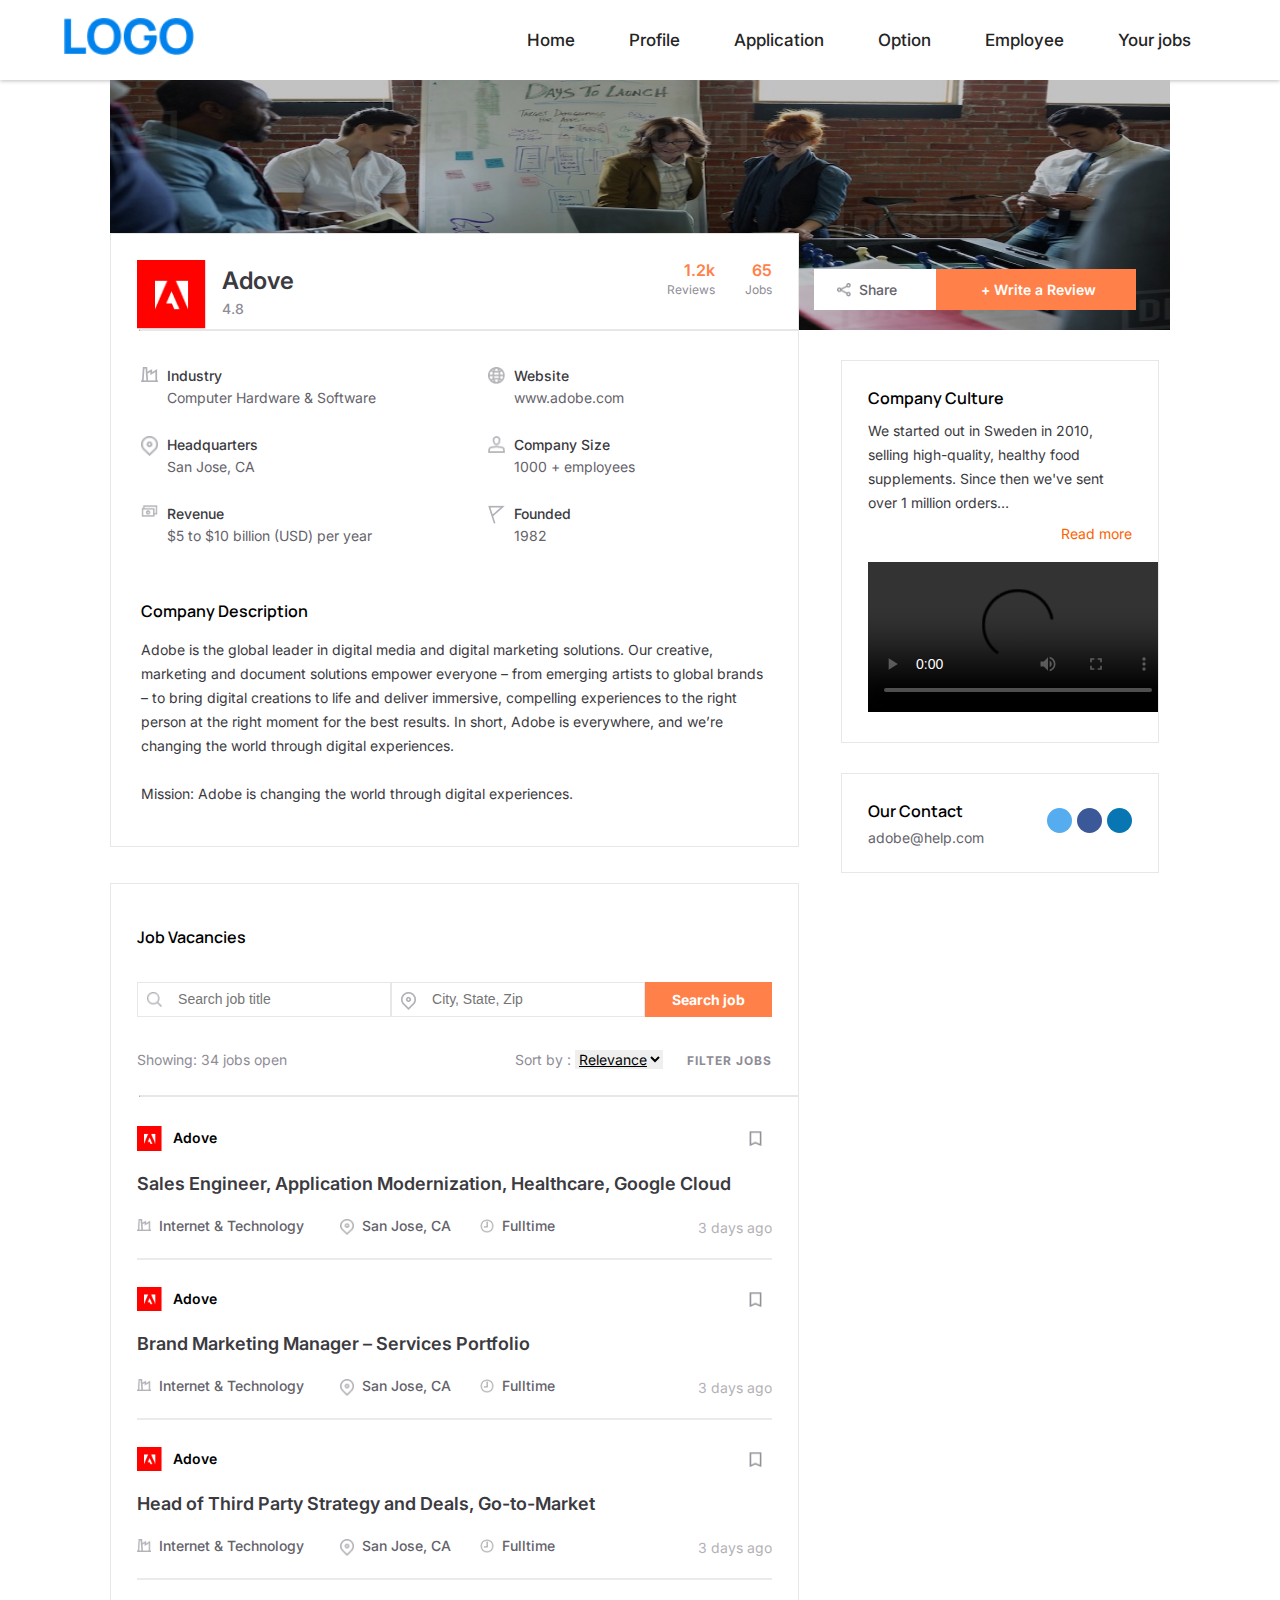
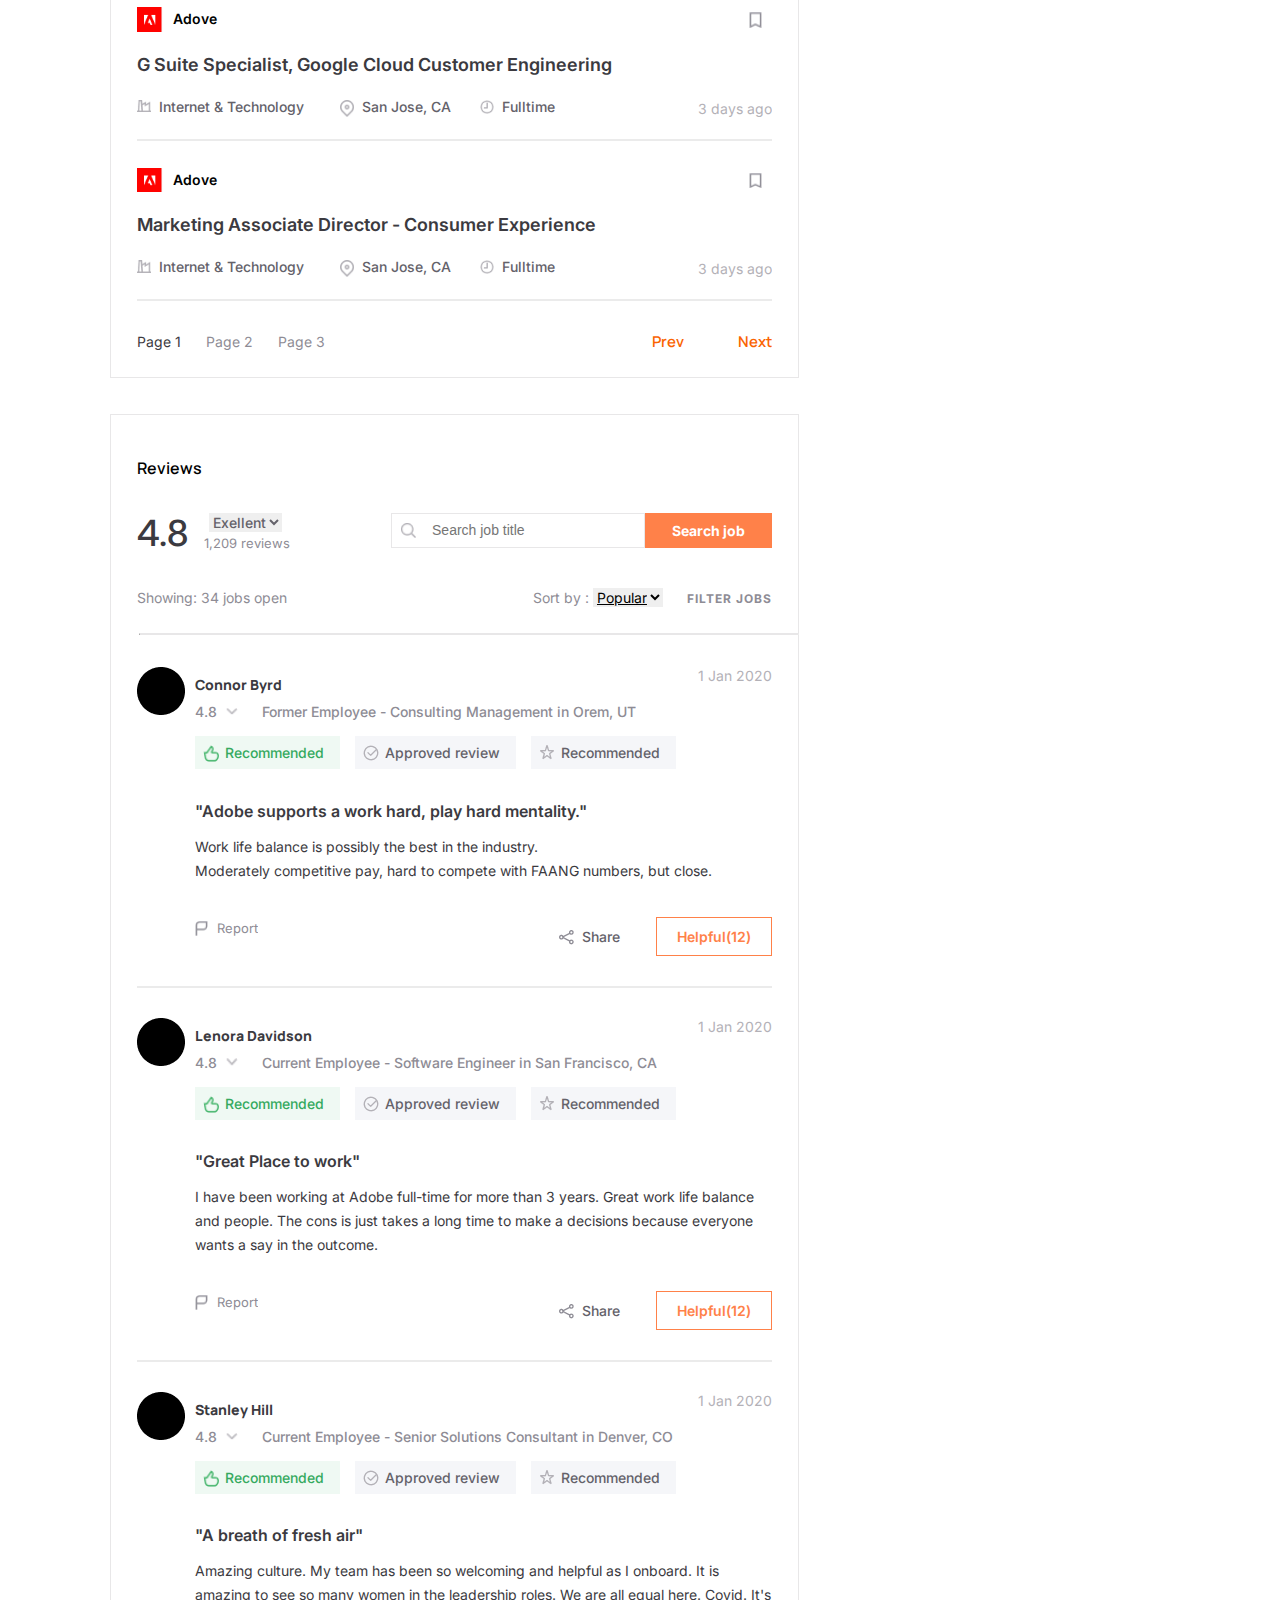
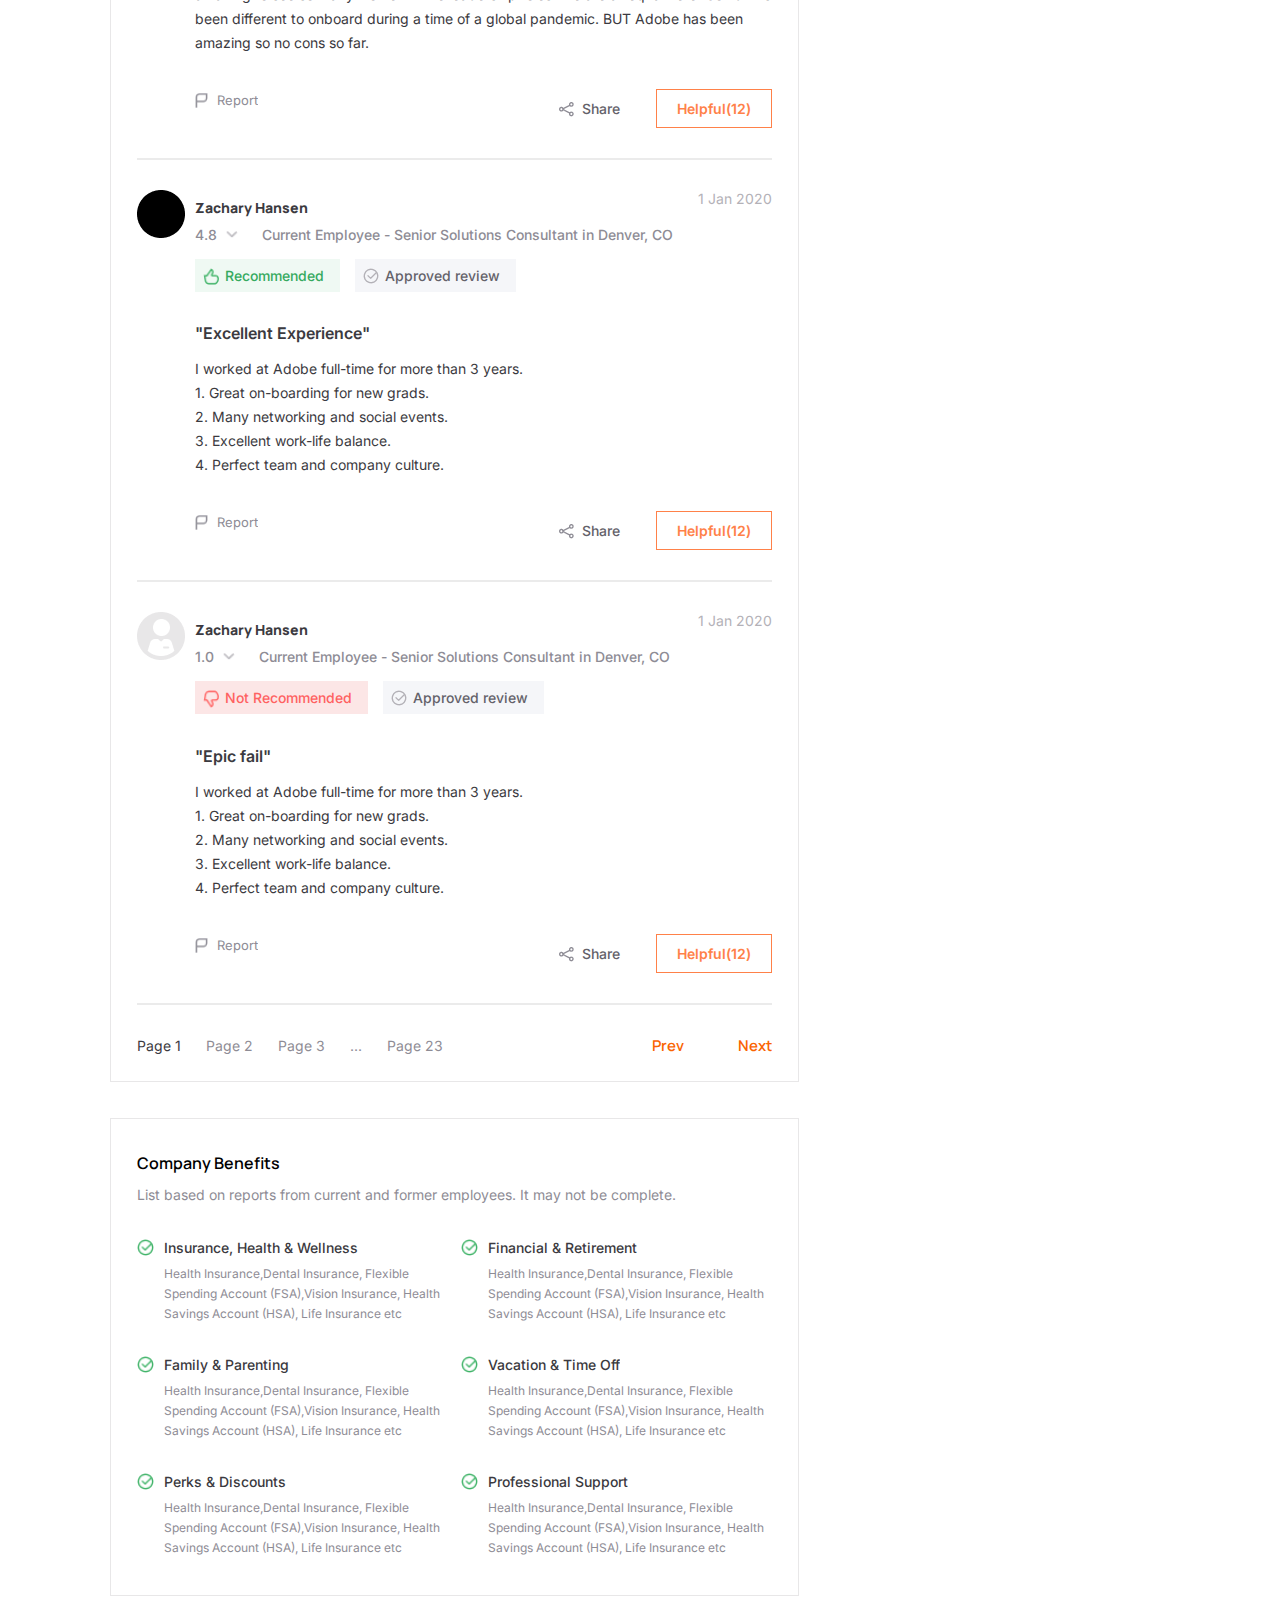
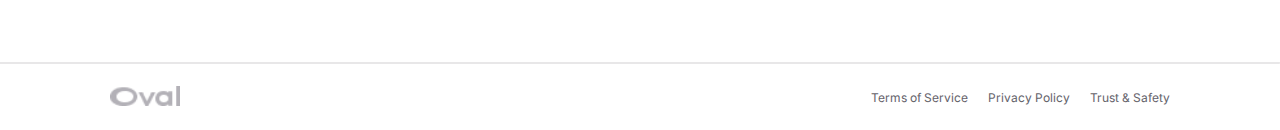
==== commit 1fb1b329: "Update profile.html" ====
--- a/profile.html
+++ b/profile.html
@@ -30,7 +30,7 @@
                             <li><a href="./view-application.html">Application</a></li>
                             <li><a href="./result-job.html">Option</a></li>
                             <li><a href="./resul-employee.html">Employee</a></li>
-                            <li><a href="./resul-employee.html">Your jobs</a></li>
+                            <li><a href="./result.html">Your jobs</a></li>
                         </ul>
                     </div>
                 </div>
@@ -777,4 +777,4 @@
         </div>
     </div>
 </body>
-</html>+</html>
